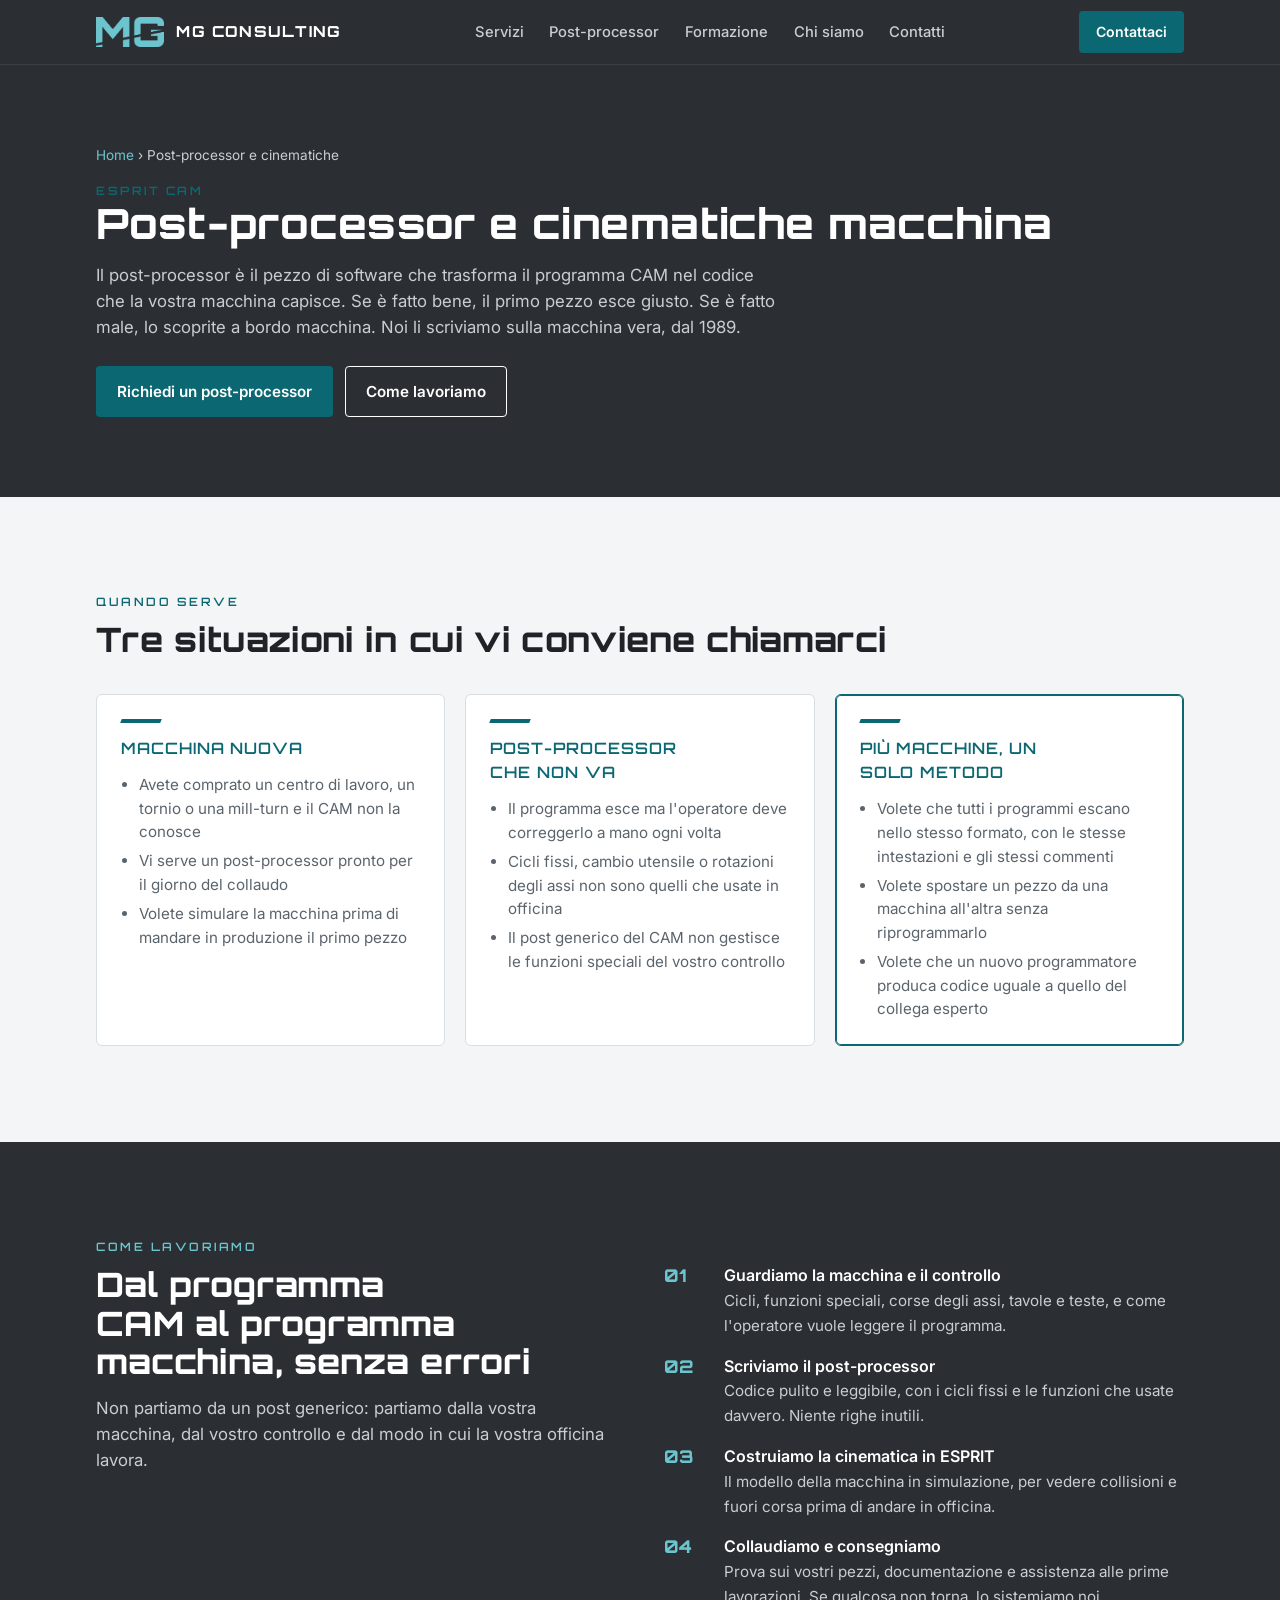
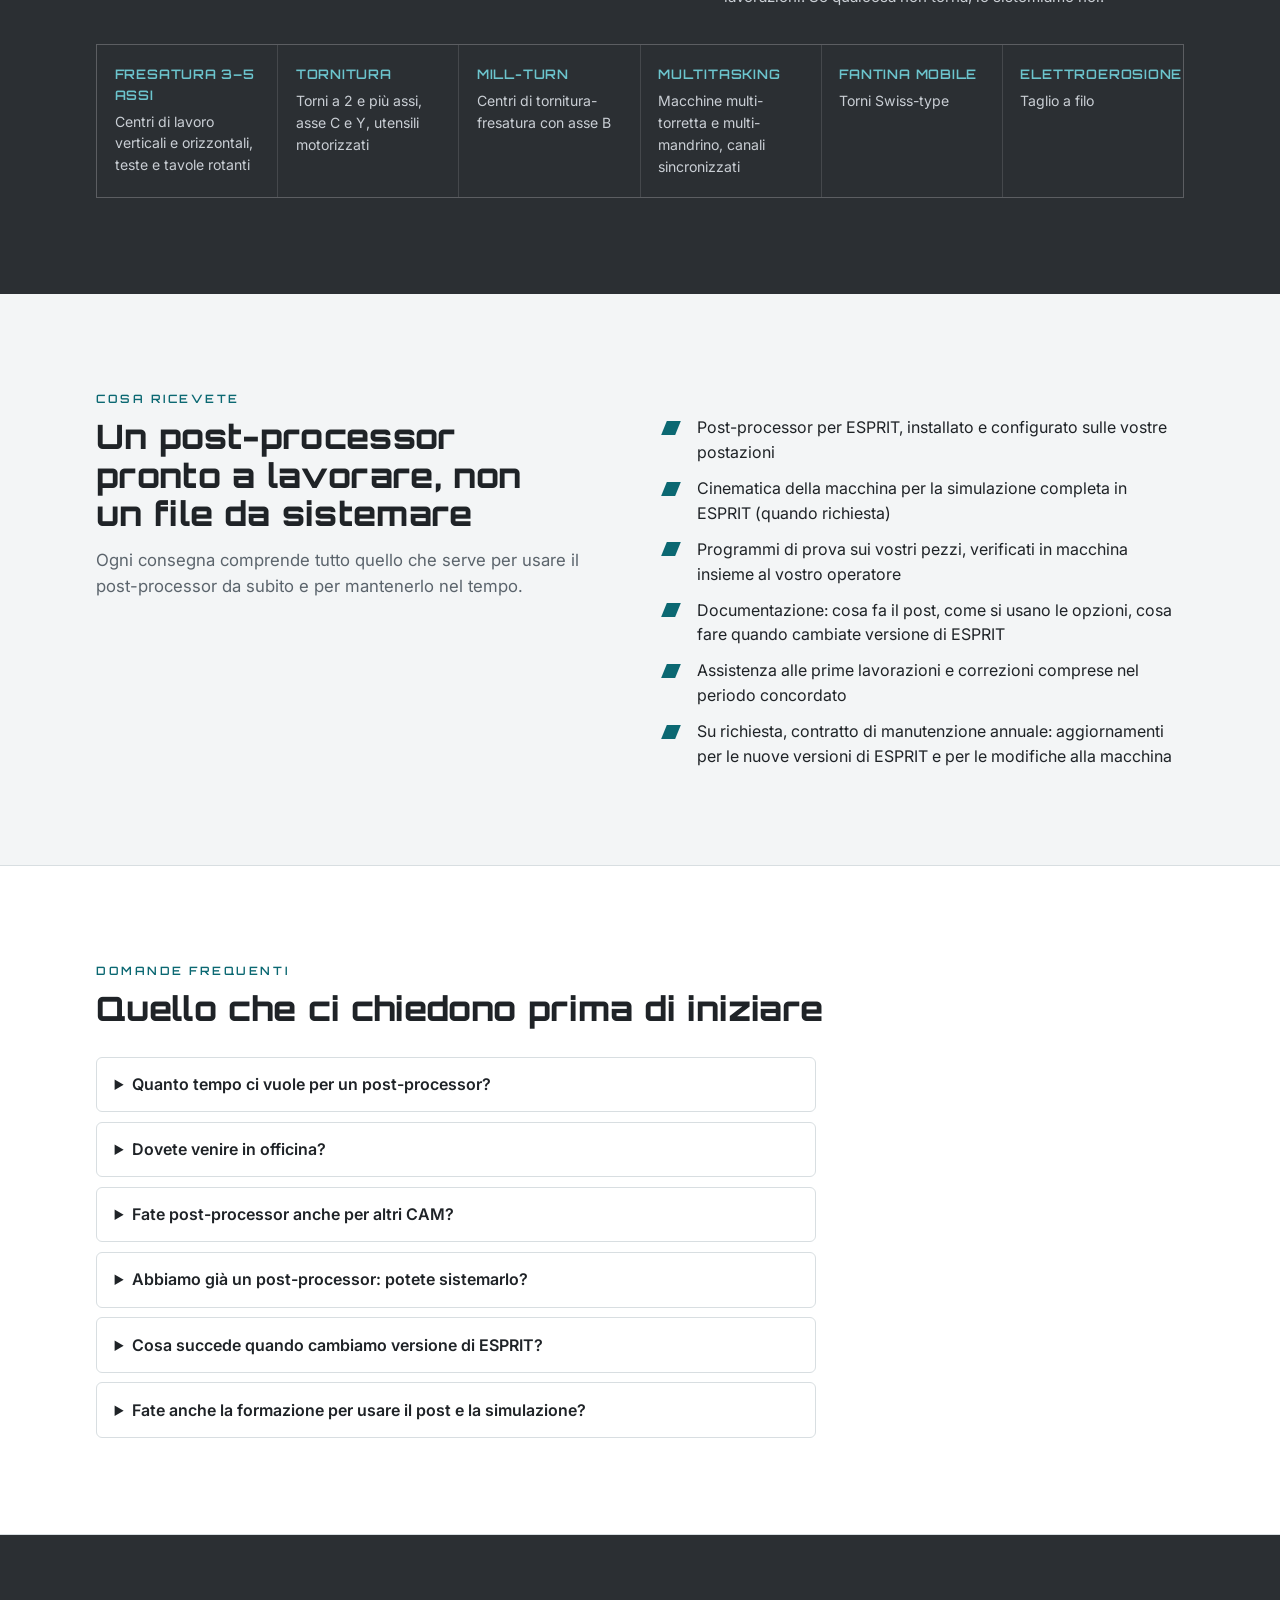
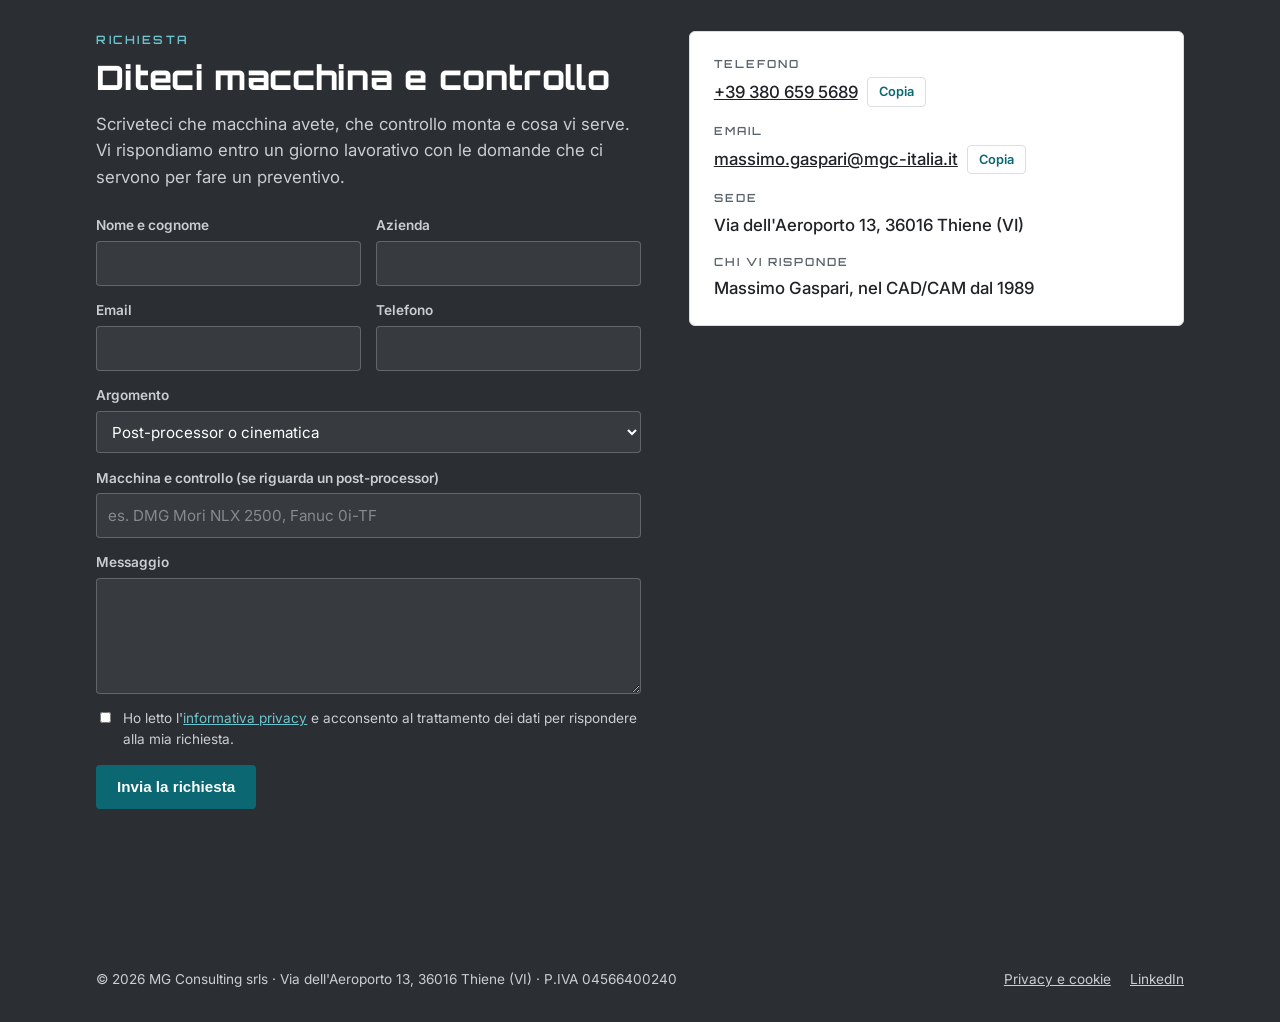
==== post-processor.html @ 366b3362 "Pagina post-processor, modulo di contatto, JS esterno, privacy aggiornata per GitHub Pages Co-Author" ====
<!DOCTYPE html>
<html lang="it">
<head>
<meta charset="utf-8">
<meta name="viewport" content="width=device-width, initial-scale=1">
<title>Post-processor e cinematiche macchina per ESPRIT CAM | MG Consulting srls</title>
<meta name="description" content="Post-processor su misura e cinematiche macchina per ESPRIT CAM: fresatura 3-5 assi, tornitura, mill-turn, multitasking, fantina mobile. Sviluppo, simulazione e collaudo in macchina. MG Consulting srls, Thiene (VI).">
<link rel="canonical" href="https://www.mgc-italia.it/post-processor.html">
<meta property="og:type" content="website">
<meta property="og:locale" content="it_IT">
<meta property="og:site_name" content="MG Consulting srls">
<meta property="og:title" content="Post-processor e cinematiche per ESPRIT CAM – MG Consulting">
<meta property="og:description" content="Post-processor scritti sulla vostra macchina e cinematiche per la simulazione in ESPRIT. Dal programma CAM al programma macchina, senza errori.">
<meta property="og:url" content="https://www.mgc-italia.it/post-processor.html">
<meta property="og:image" content="https://www.mgc-italia.it/assets/img/og-image.png">
<meta property="og:image:width" content="1200">
<meta property="og:image:height" content="630">
<meta property="og:image:alt" content="MG Consulting – Consulenza e formazione CAD/CAM">
<meta name="twitter:card" content="summary_large_image">
<meta name="twitter:title" content="Post-processor e cinematiche per ESPRIT CAM – MG Consulting">
<meta name="twitter:description" content="Post-processor scritti sulla vostra macchina e cinematiche per la simulazione in ESPRIT.">
<meta name="twitter:image" content="https://www.mgc-italia.it/assets/img/og-image.png">
<meta name="theme-color" content="#2B2F33">
<link rel="icon" href="favicon.ico" sizes="any">
<link rel="icon" type="image/png" sizes="32x32" href="assets/img/favicon-32.png">
<link rel="apple-touch-icon" href="assets/img/apple-touch-icon.png">
<link rel="preconnect" href="https://fonts.googleapis.com">
<link rel="preconnect" href="https://fonts.gstatic.com" crossorigin>
<link rel="stylesheet" href="https://fonts.googleapis.com/css2?family=Orbitron:wght@600;800&family=Inter:wght@400;500;600;700&display=swap">
<link rel="stylesheet" href="assets/css/style.css">
<script type="application/ld+json">
{
  "@context": "https://schema.org",
  "@type": "Service",
  "serviceType": "Sviluppo post-processor e cinematiche macchina per ESPRIT CAM",
  "provider": {"@type": "ProfessionalService", "name": "MG Consulting srls", "url": "https://www.mgc-italia.it/", "telephone": "+39 380 659 5689", "address": {"@type": "PostalAddress", "streetAddress": "Via dell'Aeroporto 13", "postalCode": "36016", "addressLocality": "Thiene", "addressRegion": "VI", "addressCountry": "IT"}},
  "areaServed": "IT",
  "url": "https://www.mgc-italia.it/post-processor.html"
}
</script>
</head>
<body>
<!-- Link "salta al contenuto": visibile solo quando riceve il focus da tastiera -->
<a class="skip" href="#top">Vai al contenuto</a>
<header>
  <div class="wrap nav">
    <a class="brand" href="index.html" aria-label="MG Consulting, torna alla home">
      <img src="assets/img/logo-chiaro.png" alt="" width="68" height="30">
      <span>MG CONSULTING</span>
    </a>
    <nav class="menu" aria-label="Principale">
      <!-- Bottone visibile solo su schermi stretti: apre/chiude la lista dei link -->
      <button class="menu-toggle" type="button" aria-expanded="false" aria-controls="menu-links">Menu</button>
      <ul id="menu-links">
        <li><a href="index.html#servizi">Servizi</a></li>
        <li><a href="post-processor.html">Post-processor</a></li>
        <li><a href="index.html#formazione">Formazione</a></li>
        <li><a href="index.html#team">Chi siamo</a></li>
        <li><a href="#contatti">Contatti</a></li>
      </ul>
    </nav>
    <a class="btn btn-primary" href="#contatti">Contattaci</a>
  </div>
</header>

<main id="top">
<section class="page-hero">
  <div class="wrap">
    <p class="breadcrumb"><a href="index.html">Home</a> › Post-processor e cinematiche</p>
    <p class="eyebrow">ESPRIT CAM</p>
    <h1>Post-processor e cinematiche macchina</h1>
    <p class="lead" style="margin-top:.9rem">Il post-processor è il pezzo di software che trasforma il programma CAM nel codice che la vostra macchina capisce. Se è fatto bene, il primo pezzo esce giusto. Se è fatto male, lo scoprite a bordo macchina. Noi li scriviamo sulla macchina vera, dal 1989.</p>
    <div class="cta" style="display:flex;flex-wrap:wrap;gap:.75rem;margin-top:1.6rem">
      <a class="btn btn-primary" href="#richiesta">Richiedi un post-processor</a>
      <a class="btn btn-ghost" href="#metodo">Come lavoriamo</a>
    </div>
  </div>
</section>

<section id="quando">
  <div class="wrap">
    <p class="eyebrow">Quando serve</p>
    <h2>Tre situazioni in cui vi conviene chiamarci</h2>
    <div class="grid grid-4" style="grid-template-columns:repeat(auto-fit,minmax(260px,1fr))">
      <article class="card">
        <div class="mark"></div>
        <h3>Macchina nuova</h3>
        <ul>
          <li>Avete comprato un centro di lavoro, un tornio o una mill-turn e il CAM non la conosce</li>
          <li>Vi serve un post-processor pronto per il giorno del collaudo</li>
          <li>Volete simulare la macchina prima di mandare in produzione il primo pezzo</li>
        </ul>
      </article>
      <article class="card">
        <div class="mark"></div>
        <h3>Post-processor che non va</h3>
        <ul>
          <li>Il programma esce ma l'operatore deve correggerlo a mano ogni volta</li>
          <li>Cicli fissi, cambio utensile o rotazioni degli assi non sono quelli che usate in officina</li>
          <li>Il post generico del CAM non gestisce le funzioni speciali del vostro controllo</li>
        </ul>
      </article>
      <article class="card main">
        <div class="mark"></div>
        <h3>Più macchine, un solo metodo</h3>
        <ul>
          <li>Volete che tutti i programmi escano nello stesso formato, con le stesse intestazioni e gli stessi commenti</li>
          <li>Volete spostare un pezzo da una macchina all'altra senza riprogrammarlo</li>
          <li>Volete che un nuovo programmatore produca codice uguale a quello del collega esperto</li>
        </ul>
      </article>
    </div>
  </div>
</section>

<section id="metodo" class="band">
  <div class="wrap">
    <div class="two">
      <div>
        <p class="eyebrow">Come lavoriamo</p>
        <h2>Dal programma CAM al programma macchina, senza errori</h2>
        <p class="lead">Non partiamo da un post generico: partiamo dalla vostra macchina, dal vostro controllo e dal modo in cui la vostra officina lavora.</p>
      </div>
      <ol class="steps">
        <li><div><b>Guardiamo la macchina e il controllo</b><span>Cicli, funzioni speciali, corse degli assi, tavole e teste, e come l'operatore vuole leggere il programma.</span></div></li>
        <li><div><b>Scriviamo il post-processor</b><span>Codice pulito e leggibile, con i cicli fissi e le funzioni che usate davvero. Niente righe inutili.</span></div></li>
        <li><div><b>Costruiamo la cinematica in ESPRIT</b><span>Il modello della macchina in simulazione, per vedere collisioni e fuori corsa prima di andare in officina.</span></div></li>
        <li><div><b>Collaudiamo e consegniamo</b><span>Prova sui vostri pezzi, documentazione e assistenza alle prime lavorazioni. Se qualcosa non torna, lo sistemiamo noi.</span></div></li>
      </ol>
    </div>
    <ul class="machines" role="list">
      <li><b>FRESATURA 3–5 ASSI</b><span>Centri di lavoro verticali e orizzontali, teste e tavole rotanti</span></li>
      <li><b>TORNITURA</b><span>Torni a 2 e più assi, asse C e Y, utensili motorizzati</span></li>
      <li><b>MILL-TURN</b><span>Centri di tornitura-fresatura con asse B</span></li>
      <li><b>MULTITASKING</b><span>Macchine multi-torretta e multi-mandrino, canali sincronizzati</span></li>
      <li><b>FANTINA MOBILE</b><span>Torni Swiss-type</span></li>
      <li><b>ELETTROEROSIONE</b><span>Taglio a filo</span></li>
    </ul>
  </div>
</section>

<section id="consegna">
  <div class="wrap">
    <div class="two">
      <div class="prose">
        <p class="eyebrow">Cosa ricevete</p>
        <h2>Un post-processor pronto a lavorare, non un file da sistemare</h2>
        <p class="lead">Ogni consegna comprende tutto quello che serve per usare il post-processor da subito e per mantenerlo nel tempo.</p>
      </div>
      <div>
        <ul class="checklist">
          <li>Post-processor per ESPRIT, installato e configurato sulle vostre postazioni</li>
          <li>Cinematica della macchina per la simulazione completa in ESPRIT (quando richiesta)</li>
          <li>Programmi di prova sui vostri pezzi, verificati in macchina insieme al vostro operatore</li>
          <li>Documentazione: cosa fa il post, come si usano le opzioni, cosa fare quando cambiate versione di ESPRIT</li>
          <li>Assistenza alle prime lavorazioni e correzioni comprese nel periodo concordato</li>
          <li>Su richiesta, contratto di manutenzione annuale: aggiornamenti per le nuove versioni di ESPRIT e per le modifiche alla macchina</li>
        </ul>
      </div>
    </div>
  </div>
</section>

<section id="faq" style="background:var(--bg-2);border-block:1px solid var(--line)">
  <div class="wrap">
    <p class="eyebrow">Domande frequenti</p>
    <h2>Quello che ci chiedono prima di iniziare</h2>
    <div class="faq">
      <details><summary>Quanto tempo ci vuole per un post-processor?</summary><p>Dipende dalla macchina. Un post per un centro di lavoro a 3 assi è questione di giorni; una mill-turn multicanale con cinematica completa richiede più tempo per lo sviluppo e per i collaudi. Dopo aver visto macchina e controllo vi diamo una data precisa.</p></details>
      <details><summary>Dovete venire in officina?</summary><p>Per la raccolta delle informazioni e per il collaudo finale sì, almeno una volta: il post-processor si verifica sulla macchina vera. Lo sviluppo e la simulazione li facciamo da noi.</p></details>
      <details><summary>Fate post-processor anche per altri CAM?</summary><p>Il nostro lavoro è su ESPRIT CAM. Se usate un altro CAM, parliamone: in alcuni casi possiamo aiutarvi, in altri vi indichiamo chi lo fa.</p></details>
      <details><summary>Abbiamo già un post-processor: potete sistemarlo?</summary><p>Sì. Spesso basta rivedere cicli, intestazioni e gestione degli assi per eliminare le correzioni a mano. Se il post è troppo vecchio o troppo generico, vi diciamo subito se conviene rifarlo.</p></details>
      <details><summary>Cosa succede quando cambiamo versione di ESPRIT?</summary><p>Il post-processor va verificato con la nuova versione. Con il contratto di manutenzione lo facciamo noi; altrimenti lo gestiamo come intervento singolo.</p></details>
      <details><summary>Fate anche la formazione per usare il post e la simulazione?</summary><p>Sì, ed è il modo migliore per sfruttarli: un corso breve sui vostri pezzi, in azienda o da remoto. Vedi la sezione <a href="index.html#formazione">Formazione</a>.</p></details>
    </div>
  </div>
</section>

<section id="richiesta" class="band">
  <div class="wrap contact">
    <div>
      <p class="eyebrow">Richiesta</p>
      <h2>Diteci macchina e controllo</h2>
      <p class="lead">Scriveteci che macchina avete, che controllo monta e cosa vi serve. Vi rispondiamo entro un giorno lavorativo con le domande che ci servono per fare un preventivo.</p>
<form class="contact-form" novalidate>
        <div class="f2">
          <label>Nome e cognome<input type="text" name="nome" id="p-nome" required autocomplete="name"></label>
          <label>Azienda<input type="text" name="azienda" id="p-azienda" autocomplete="organization"></label>
        </div>
        <div class="f2">
          <label>Email<input type="email" name="email" id="p-email" required autocomplete="email"></label>
          <label>Telefono<input type="tel" name="telefono" id="p-tel" autocomplete="tel"></label>
        </div>
        <label>Argomento
          <select name="argomento" id="p-arg">
            <option selected>Post-processor o cinematica</option>
            <option>Corso di formazione</option>
            <option>Consulenza CAM</option>
            <option>Sviluppo software / add-in</option>
            <option>Altro</option>
          </select>
        </label>
        <label>Macchina e controllo (se riguarda un post-processor)<input type="text" name="macchina" id="p-mac" placeholder="es. DMG Mori NLX 2500, Fanuc 0i-TF"></label>
        <label>Messaggio<textarea name="messaggio" id="p-msg" rows="4" required></textarea></label>
        <label class="check"><input type="checkbox" name="privacy" id="p-priv" required><span>Ho letto l'<a href="privacy.html">informativa privacy</a> e acconsento al trattamento dei dati per rispondere alla mia richiesta.</span></label>
        <button class="btn btn-primary" type="submit">Invia la richiesta</button>
        <p class="form-status" role="status" aria-live="polite"></p>
      </form>
    </div>
    <div class="cbox">
      <dl>
        <div><dt>Telefono</dt><dd><a id="tel" href="tel:+393806595689">+39 380 659 5689</a><button class="copy" type="button" data-copy="+39 380 659 5689" data-target="tel" data-label="Numero di telefono" aria-label="Copia il numero di telefono">Copia</button></dd></div>
        <div><dt>Email</dt><dd><a id="mail" href="mailto:massimo.gaspari@mgc-italia.it">massimo.gaspari@mgc-italia.it</a><button class="copy" type="button" data-copy="massimo.gaspari@mgc-italia.it" data-target="mail" data-label="Indirizzo email" aria-label="Copia l'indirizzo email">Copia</button></dd></div>
        <div><dt>Sede</dt><dd>Via dell'Aeroporto 13, 36016 Thiene (VI)</dd></div>
        <div><dt>Chi vi risponde</dt><dd>Massimo Gaspari, nel CAD/CAM dal 1989</dd></div>
      </dl>
      <span id="copy-live" class="sr-only" aria-live="polite" aria-atomic="true"></span>
    </div>
  </div>
</section>
</main>

<footer>
  <div class="wrap">
    <div>© 2026 MG Consulting srls · Via dell'Aeroporto 13, 36016 Thiene (VI) · P.IVA 04566400240</div>
    <nav class="flinks" aria-label="Piè di pagina"><a href="privacy.html">Privacy e cookie</a><a href="https://www.linkedin.com/company/mg-consulting-cadcam/" target="_blank" rel="noopener" aria-label="LinkedIn (si apre in una nuova scheda)">LinkedIn</a></nav>
  </div>
</footer>

<script src="assets/js/main.js"></script>
</body>
</html>
---- assets/css/style.css ----
/* MG Consulting srls — foglio di stile del sito
   Colori e font del marchio: grafite + verde petrolio, Orbitron per i titoli, Inter per il testo. */
/* Layout: una colonna centrata (max 1120px); bande a tutta larghezza; firma visiva = il "taglio" diagonale del logo */
:root{
  --teal:#0B6872; --teal-deep:#084A51; --teal-light:#6CC5CE; --graphite:#2B2F33;
  --bg:#F3F5F6; --bg-2:#FFFFFF; --fg:#1F2327; --fg-2:#5B646C; --line:#D8DEE1;
  --band:#2B2F33; --band-fg:#FFFFFF; --band-fg-2:#C9CED4; --accent:#0B6872; --accent-ink:#FFFFFF;
  --chip:#E4EEF0; --chip-fg:#0B5A63;
  --display:'Orbitron',system-ui,sans-serif; --body:'Inter',system-ui,-apple-system,"Segoe UI",sans-serif;
}
@media (prefers-color-scheme: dark){ :root{
  --bg:#1C1F22; --bg-2:#25292D; --fg:#ECEFF1; --fg-2:#A9B2BA; --line:#394045;
  --band:#15181B; --accent:#0F7F8B; --chip:#1E3C41; --chip-fg:#9ADCE3; color-scheme:dark } }

*,*::before,*::after{box-sizing:border-box}
body{background:var(--bg);color:var(--fg);font-family:var(--body);font-size:16px;line-height:1.55;margin:0}
h1,h2,h3{margin:0;text-wrap:balance}
p{margin:0}
a{color:inherit}
img{max-width:100%}
.wrap{max-width:1120px;margin-inline:auto;padding-left:max(16px,env(safe-area-inset-left,0px));padding-right:max(16px,env(safe-area-inset-right,0px))}
.eyebrow{font-family:var(--display);font-weight:600;font-size:.72rem;letter-spacing:.22em;text-transform:uppercase;color:var(--accent)}
.band .eyebrow{color:var(--teal-light)}
h2{font-family:var(--display);font-weight:800;font-size:clamp(1.5rem,3.2vw,2.1rem);letter-spacing:.01em;line-height:1.15;margin-top:.6rem}
.lead{color:var(--fg-2);font-size:1.05rem;max-width:62ch;margin-top:.9rem}
section{padding-block:clamp(56px,8vw,96px)}
.btn{display:inline-flex;align-items:center;gap:.5rem;padding:.8rem 1.25rem;border-radius:4px;font-weight:600;text-decoration:none;font-size:.95rem;border:1.5px solid transparent;transition:background .15s,color .15s}
.btn-primary{background:var(--accent);color:var(--accent-ink)}
.btn-primary:hover{background:var(--teal-deep)}
.btn-ghost{border-color:currentColor;color:var(--band-fg)}
.btn-ghost:hover{background:rgba(255,255,255,.08)}
/* Focus da tastiera: verde petrolio sulle sezioni chiare (5.9:1 su --bg), verde chiaro su quelle scure (6.8:1 su --band) */
:focus-visible{outline:3px solid var(--accent);outline-offset:2px}
header :focus-visible,.hero :focus-visible,.band :focus-visible,footer :focus-visible{outline-color:var(--teal-light)}
.cbox :focus-visible{outline-color:var(--accent)}
/* Testo presente solo per gli screen reader (es. regione aria-live dei pulsanti Copia) */
.sr-only{position:absolute;width:1px;height:1px;padding:0;margin:-1px;overflow:hidden;clip:rect(0,0,0,0);white-space:nowrap;border:0}

/* Header */
header{position:sticky;top:0;z-index:9;background:var(--band);color:var(--band-fg);border-bottom:1px solid rgba(255,255,255,.08)}
.nav{display:flex;align-items:center;justify-content:space-between;gap:1rem;min-height:64px}
.brand{display:flex;align-items:center;gap:.75rem;text-decoration:none}
.brand img{height:30px;width:auto}
.brand span{font-family:var(--display);font-weight:800;font-size:.95rem;letter-spacing:.08em;white-space:nowrap}
.nav ul{list-style:none;margin:0;padding:0;display:flex;gap:1.6rem;font-size:.92rem;font-weight:500}
.nav ul a{text-decoration:none;color:var(--band-fg-2);white-space:nowrap}
.nav ul a:hover{color:var(--band-fg)}
.nav .btn{padding:.55rem 1rem;font-size:.88rem}
.menu-toggle{display:none;background:transparent;color:var(--band-fg);border:1.5px solid rgba(255,255,255,.35);border-radius:4px;padding:.5rem .8rem;font:inherit;font-size:.88rem;font-weight:600;cursor:pointer}
.menu-toggle:hover{border-color:var(--band-fg)}
.menu-toggle[aria-expanded="true"]{background:rgba(255,255,255,.08)}
/* Sotto i 900px la lista dei link sparisce e compare il bottone "Menu";
   il pannello si apre sotto l'header (position:absolute rispetto all'header, che è sticky) */
@media (max-width:900px){
  .nav{gap:.75rem}
  .menu{margin-left:auto}
  .menu-toggle{display:inline-flex;align-items:center}
  .nav ul{display:none;position:absolute;top:100%;left:0;right:0;flex-direction:column;gap:0;background:var(--band);border-bottom:1px solid rgba(255,255,255,.12);padding:.4rem 0 .6rem;box-shadow:0 12px 24px rgba(0,0,0,.25)}
  .menu.open ul{display:flex}
  .nav ul a{display:block;padding:.8rem max(16px,env(safe-area-inset-left,0px));font-size:1rem}
}
/* Su schermi molto stretti resta solo il marchio grafico: il nome esteso non ci sta insieme a Menu e Contattaci */
@media (max-width:480px){.brand span{display:none}}

/* Hero: banda grafite con blocco verde tagliato dalla diagonale */
.hero{background:var(--band);color:var(--band-fg);position:relative;overflow:hidden;padding-block:clamp(64px,9vw,120px)}
.hero .cut{position:absolute;inset:0;pointer-events:none}
.hero .wrap{position:relative}
/* Su schermi stretti il blocco verde viene spostato a destra, così non finisce dietro al titolo */
@media (max-width:820px){.hero .cut{right:auto;height:100%;width:calc(100vw + 300px)}}
.hero h1{margin-top:.8rem;font-family:var(--display);font-weight:800;font-size:clamp(1.7rem,4.4vw,3.1rem);line-height:1.12;letter-spacing:.01em;max-width:16ch}
.hero .lead{color:var(--band-fg-2);font-size:clamp(1rem,1.6vw,1.2rem);max-width:52ch}
.hero .cta{display:flex;flex-wrap:wrap;gap:.75rem;margin-top:1.8rem}
.hero .facts{display:flex;flex-wrap:wrap;gap:.6rem 1.6rem;margin-top:2.4rem;font-size:.85rem;color:var(--band-fg-2)}
.hero .facts b{color:var(--teal-light);font-family:var(--display);font-weight:600;letter-spacing:.06em;font-size:.78rem}

/* Servizi */
.grid{display:grid;gap:1.25rem;margin-top:2.2rem}
.grid-4{grid-template-columns:repeat(auto-fit,minmax(240px,1fr))}
.card{background:var(--bg-2);border:1px solid var(--line);border-radius:6px;padding:1.5rem;min-width:0;display:flex;flex-direction:column;gap:.8rem}
.card h3{font-family:var(--display);font-weight:600;font-size:.98rem;letter-spacing:.06em;text-transform:uppercase;color:var(--accent)}
.card .mark{width:40px;height:4px;background:var(--accent);transform:skewX(-22deg)}
.card ul{margin:0;padding-left:1.1rem;color:var(--fg-2);font-size:.95rem;display:grid;gap:.35rem}
.card.main{border-color:var(--accent);box-shadow:inset 0 0 0 1px var(--accent)}

/* Macchine: striscia scura */
.band{background:var(--band);color:var(--band-fg)}
.band .lead{color:var(--band-fg-2)}
.machines{display:grid;grid-template-columns:repeat(auto-fit,minmax(170px,1fr));gap:1px;background:rgba(255,255,255,.12);border:1px solid rgba(255,255,255,.12);margin:2.2rem 0 0;padding:0;list-style:none}
.machines li{background:var(--band);padding:1.2rem 1.1rem;min-width:0}
.machines b{display:block;font-family:var(--display);font-weight:600;font-size:.82rem;letter-spacing:.06em;color:var(--teal-light)}
.machines span{display:block;color:var(--band-fg-2);font-size:.88rem;margin-top:.35rem}
.two{display:grid;grid-template-columns:1fr 1fr;gap:3rem;align-items:start}
@media (max-width:820px){.two{grid-template-columns:1fr;gap:2rem}}
.steps{list-style:none;margin:1.6rem 0 0;padding:0;display:grid;gap:1rem;counter-reset:s}
.steps li{display:grid;grid-template-columns:44px 1fr;gap:1rem;align-items:start;min-width:0}
.steps li::before{counter-increment:s;content:counter(s,decimal-leading-zero);font-family:var(--display);font-weight:800;color:var(--teal-light);font-size:1.1rem;line-height:1.4}
.steps b{display:block;font-weight:600}
.steps span{color:var(--band-fg-2);font-size:.95rem}

/* Formazione */
.courses{display:grid;grid-template-columns:repeat(auto-fit,minmax(220px,1fr));gap:1.25rem;margin-top:2.2rem}
.course{border-top:3px solid var(--accent);padding-top:1rem;min-width:0}
.course h3{font-weight:700;font-size:1.05rem}
.course p{color:var(--fg-2);font-size:.95rem;margin-top:.4rem}
.modes{display:flex;flex-wrap:wrap;gap:.6rem;margin-top:1.6rem}
.chip{background:var(--chip);color:var(--chip-fg);border-radius:999px;padding:.35rem .8rem;font-size:.85rem;font-weight:500}

/* Team */
.team{background:var(--bg-2);border-block:1px solid var(--line)}
.people{display:grid;grid-template-columns:repeat(auto-fit,minmax(300px,1fr));gap:1.25rem;margin-top:2.2rem}
.person{background:var(--bg);border:1px solid var(--line);border-radius:6px;padding:1.5rem;display:grid;grid-template-columns:64px 1fr;gap:1.1rem;min-width:0}
.avatar{width:64px;height:64px;border-radius:50%;background:var(--accent);color:#fff;display:grid;place-items:center;font-family:var(--display);font-weight:800;font-size:1.1rem}
.person h3{font-weight:700;font-size:1.1rem}
.person .role{color:var(--accent);font-weight:600;font-size:.9rem;margin-top:.15rem}
.person p{color:var(--fg-2);font-size:.95rem;margin-top:.7rem}
.person a{font-size:.9rem;color:var(--accent);display:inline-block;margin-top:.6rem}

/* Competenze */
.tags{display:flex;flex-wrap:wrap;gap:.55rem;margin-top:1.8rem}

/* Contatti */
.contact{display:grid;grid-template-columns:1.1fr 1fr;gap:3rem;align-items:start}
@media (max-width:820px){.contact{grid-template-columns:1fr;gap:2rem}}
.cbox{background:var(--bg-2);color:var(--fg);border:1px solid var(--line);border-radius:6px;padding:1.5rem;display:grid;gap:1.1rem}
.cbox dl{margin:0;display:grid;gap:1rem}
.cbox dt{font-family:var(--display);font-weight:600;font-size:.7rem;letter-spacing:.18em;text-transform:uppercase;color:var(--fg-2)}
.cbox dd{margin:.25rem 0 0;font-size:1.05rem;font-weight:500;display:flex;flex-wrap:wrap;align-items:center;gap:.6rem}
.copy{border:1px solid var(--line);background:transparent;color:var(--accent);border-radius:4px;padding:.25rem .6rem;font:inherit;font-size:.8rem;font-weight:600;cursor:pointer}
.copy:hover{background:var(--chip)}
.cbox .btn{justify-self:start}

footer{background:var(--band);color:var(--band-fg-2);font-size:.85rem;padding-block:2rem}
footer .wrap{display:flex;flex-wrap:wrap;justify-content:space-between;gap:1rem}
footer a{color:var(--band-fg-2)}
@media (prefers-reduced-motion:reduce){*{transition:none!important}}
footer .flinks{display:flex;gap:1.2rem}
/* Pulsante Copia: larghezza fissa così "Copia" → "Copiato" non sposta il layout */
.copy{min-width:4.6em;text-align:center}
.skip{position:absolute;left:-999px;top:0;background:var(--accent);color:#fff;padding:.5rem 1rem;z-index:20}
.skip:focus{left:8px}
.skip:focus-visible{outline-color:var(--teal-light)}

/* Modulo di contatto */
.contact-form{margin-top:1.6rem;display:grid;gap:.9rem;max-width:560px}
.contact-form .f2{display:grid;grid-template-columns:1fr 1fr;gap:.9rem}
@media (max-width:560px){.contact-form .f2{grid-template-columns:1fr}}
.contact-form label{display:grid;gap:.3rem;font-size:.85rem;font-weight:600;color:var(--band-fg-2);min-width:0}
.contact-form input,.contact-form select,.contact-form textarea{font:inherit;font-weight:400;font-size:.95rem;padding:.6rem .7rem;border-radius:4px;border:1px solid rgba(255,255,255,.22);background:rgba(255,255,255,.06);color:var(--band-fg);width:100%;min-width:0}
.contact-form input::placeholder,.contact-form textarea::placeholder{color:rgba(255,255,255,.4)}
.contact-form input:focus,.contact-form select:focus,.contact-form textarea:focus{outline:3px solid var(--teal-light);outline-offset:1px;border-color:transparent}
.contact-form select option{color:#1F2327}
.contact-form .check{display:flex;gap:.6rem;align-items:flex-start;font-weight:400;font-size:.85rem}
.contact-form .check input{width:auto;margin-top:.2rem}
.contact-form .check a{color:var(--teal-light)}
.contact-form button{justify-self:start}
.form-status{font-size:.9rem;min-height:1.2em}
.form-status.ok{color:var(--teal-light)}
.form-status.err{color:#FFB4A8}
/* Pagina interna (post-processor) */
.page-hero{background:var(--band);color:var(--band-fg);padding-block:clamp(48px,7vw,80px)}
.page-hero h1{font-family:var(--display);font-weight:800;font-size:clamp(1.6rem,3.8vw,2.6rem);line-height:1.15;letter-spacing:.01em}
.page-hero .lead{color:var(--band-fg-2)}
.prose{max-width:68ch}
.prose p+p{margin-top:.9rem}
.checklist{list-style:none;margin:1.6rem 0 0;padding:0;display:grid;gap:.7rem}
.checklist li{display:grid;grid-template-columns:22px 1fr;gap:.7rem;align-items:start}
.checklist li::before{content:"";width:14px;height:14px;margin-top:.35rem;background:var(--accent);transform:skewX(-22deg)}
.faq{display:grid;gap:.6rem;margin-top:1.8rem;max-width:72ch}
.faq details{background:var(--bg-2);border:1px solid var(--line);border-radius:6px;padding:.9rem 1.1rem}
.faq summary{font-weight:600;cursor:pointer}
.faq details p{color:var(--fg-2);margin-top:.6rem;font-size:.95rem}
.breadcrumb{font-size:.85rem;color:var(--band-fg-2);margin-bottom:1rem}
.breadcrumb a{color:var(--teal-light);text-decoration:none}
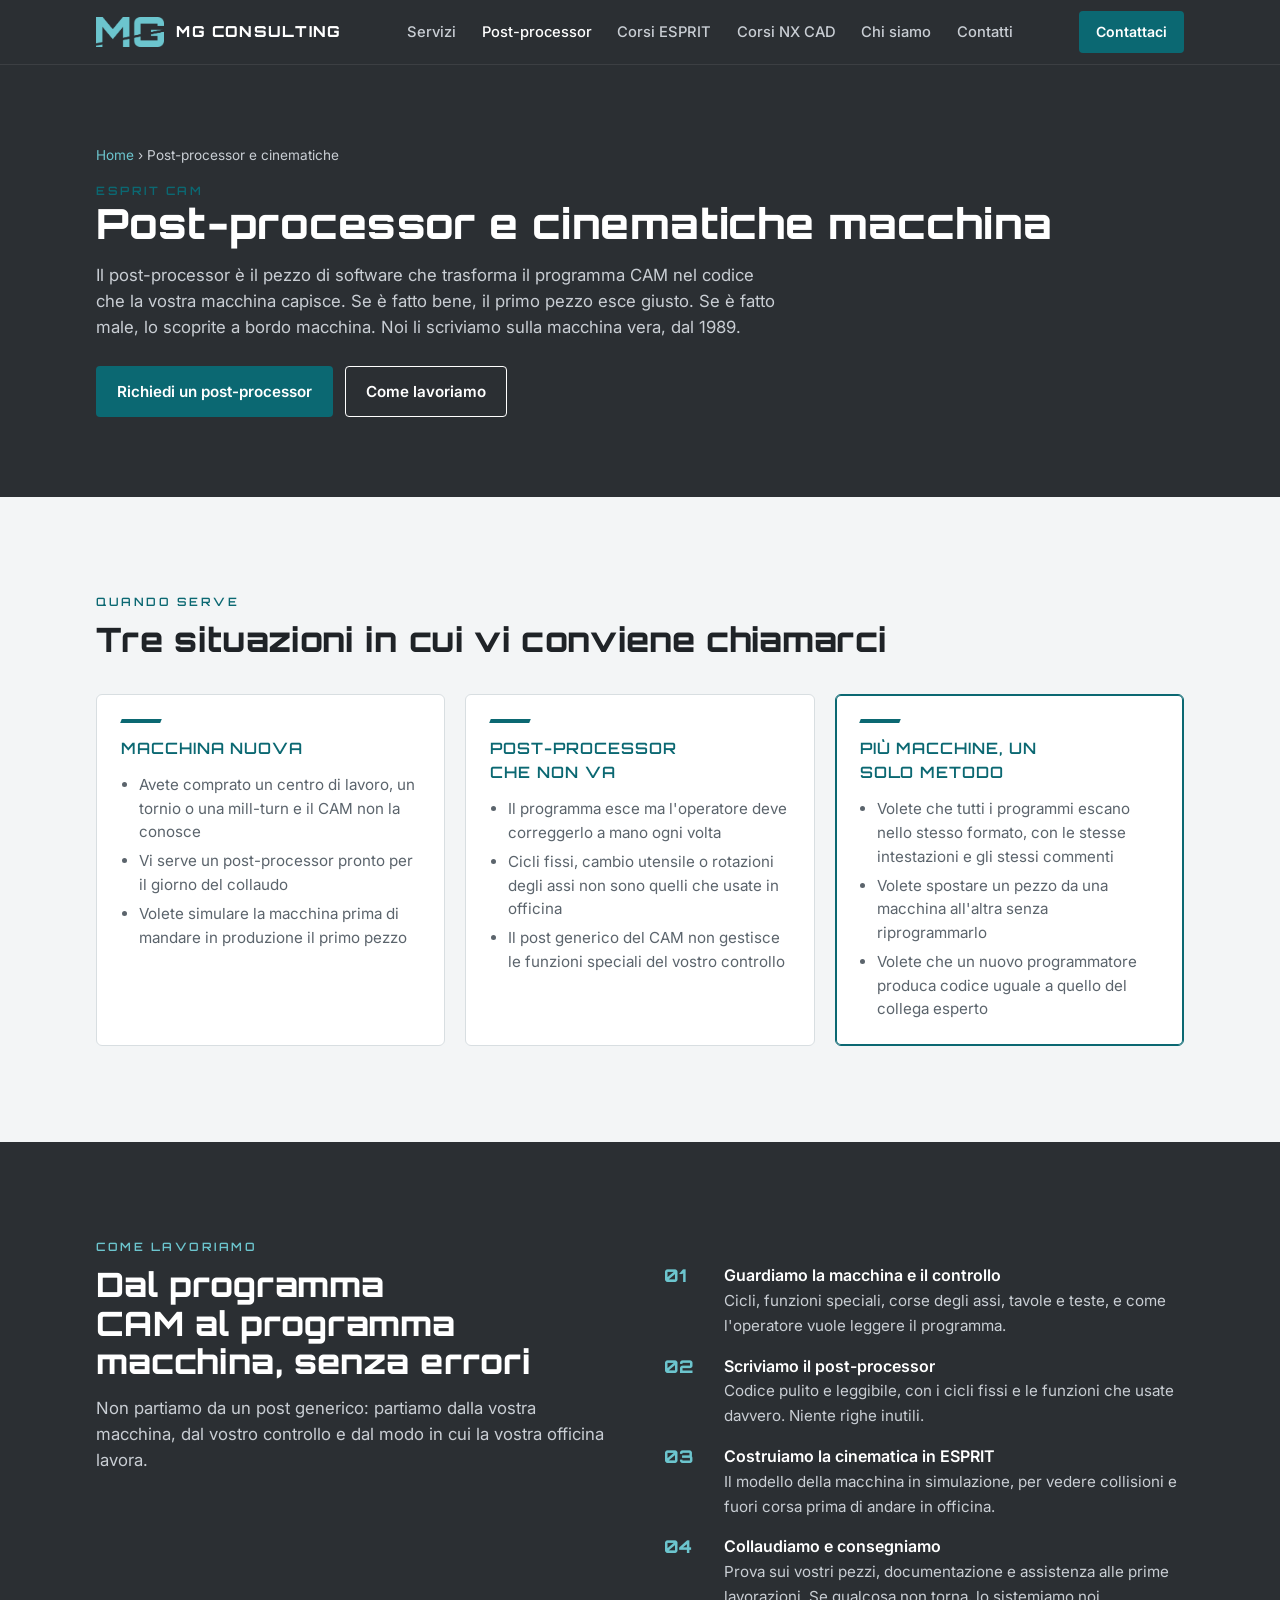
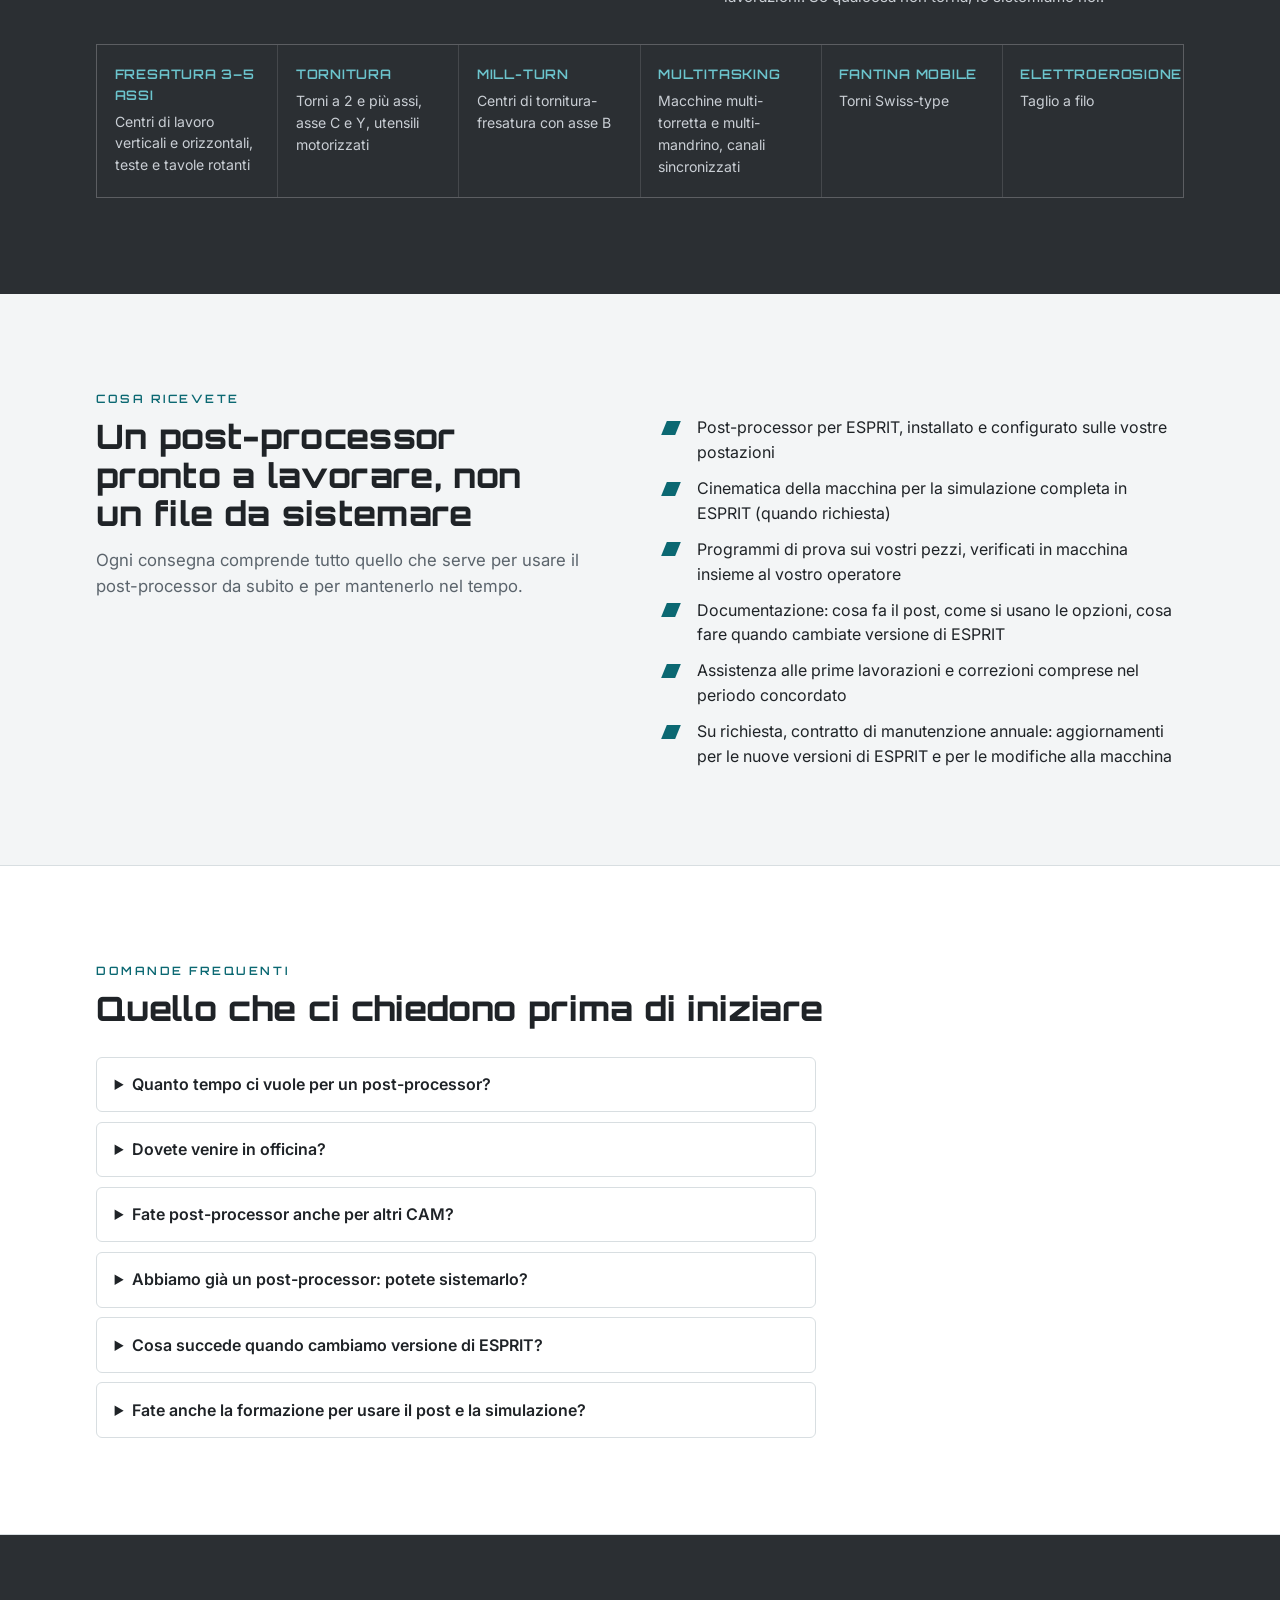
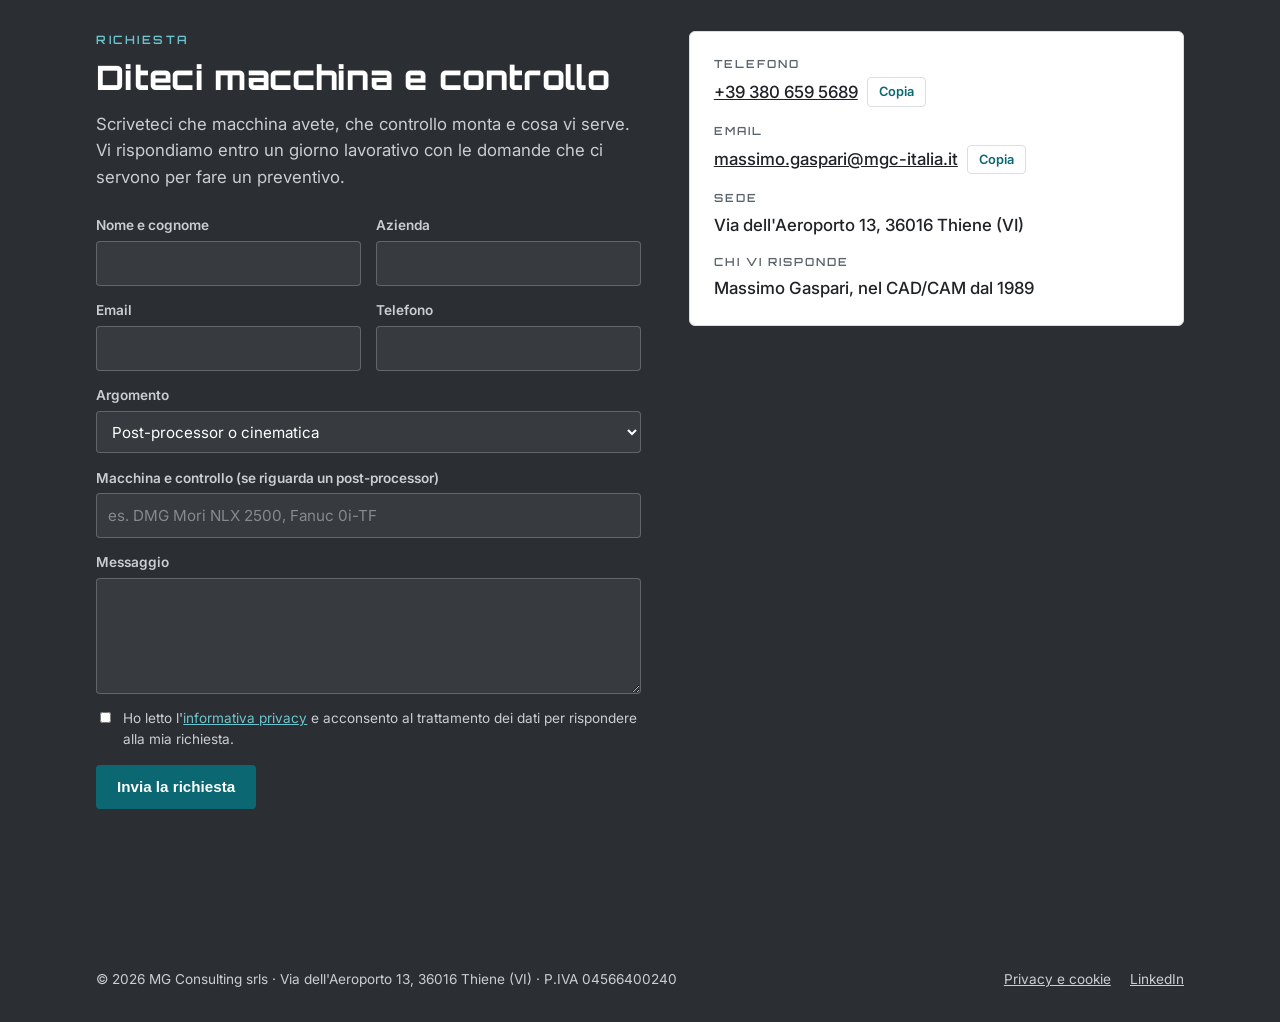
==== commit e88e71ca: "Pagine Corsi ESPRIT CAM e Corsi NX CAD, descrizione NX corretta in home - Nuove pagine corsi-esprit." ====
--- a/post-processor.html
+++ b/post-processor.html
@@ -53,8 +53,9 @@
       <button class="menu-toggle" type="button" aria-expanded="false" aria-controls="menu-links">Menu</button>
       <ul id="menu-links">
         <li><a href="index.html#servizi">Servizi</a></li>
-        <li><a href="post-processor.html">Post-processor</a></li>
-        <li><a href="index.html#formazione">Formazione</a></li>
+        <li><a href="post-processor.html" aria-current="page">Post-processor</a></li>
+        <li><a href="corsi-esprit.html">Corsi ESPRIT</a></li>
+        <li><a href="corsi-nx.html">Corsi NX CAD</a></li>
         <li><a href="index.html#team">Chi siamo</a></li>
         <li><a href="#contatti">Contatti</a></li>
       </ul>
@@ -171,7 +172,7 @@
       <details><summary>Fate post-processor anche per altri CAM?</summary><p>Il nostro lavoro è su ESPRIT CAM. Se usate un altro CAM, parliamone: in alcuni casi possiamo aiutarvi, in altri vi indichiamo chi lo fa.</p></details>
       <details><summary>Abbiamo già un post-processor: potete sistemarlo?</summary><p>Sì. Spesso basta rivedere cicli, intestazioni e gestione degli assi per eliminare le correzioni a mano. Se il post è troppo vecchio o troppo generico, vi diciamo subito se conviene rifarlo.</p></details>
       <details><summary>Cosa succede quando cambiamo versione di ESPRIT?</summary><p>Il post-processor va verificato con la nuova versione. Con il contratto di manutenzione lo facciamo noi; altrimenti lo gestiamo come intervento singolo.</p></details>
-      <details><summary>Fate anche la formazione per usare il post e la simulazione?</summary><p>Sì, ed è il modo migliore per sfruttarli: un corso breve sui vostri pezzi, in azienda o da remoto. Vedi la sezione <a href="index.html#formazione">Formazione</a>.</p></details>
+      <details><summary>Fate anche la formazione per usare il post e la simulazione?</summary><p>Sì, ed è il modo migliore per sfruttarli: un corso breve sui vostri pezzi, in azienda o da remoto. Vedi <a href="corsi-esprit.html">Corsi ESPRIT CAM</a>.</p></details>
     </div>
   </div>
 </section>
--- a/assets/css/style.css
+++ b/assets/css/style.css
@@ -44,14 +44,14 @@
 .brand span{font-family:var(--display);font-weight:800;font-size:.95rem;letter-spacing:.08em;white-space:nowrap}
 .nav ul{list-style:none;margin:0;padding:0;display:flex;gap:1.6rem;font-size:.92rem;font-weight:500}
 .nav ul a{text-decoration:none;color:var(--band-fg-2);white-space:nowrap}
-.nav ul a:hover{color:var(--band-fg)}
+.nav ul a:hover,.nav ul a[aria-current="page"]{color:var(--band-fg)}
 .nav .btn{padding:.55rem 1rem;font-size:.88rem}
 .menu-toggle{display:none;background:transparent;color:var(--band-fg);border:1.5px solid rgba(255,255,255,.35);border-radius:4px;padding:.5rem .8rem;font:inherit;font-size:.88rem;font-weight:600;cursor:pointer}
 .menu-toggle:hover{border-color:var(--band-fg)}
 .menu-toggle[aria-expanded="true"]{background:rgba(255,255,255,.08)}
-/* Sotto i 900px la lista dei link sparisce e compare il bottone "Menu";
+/* Sotto i 1080px la lista dei link sparisce e compare il bottone "Menu" (sei voci non ci stanno prima);
    il pannello si apre sotto l'header (position:absolute rispetto all'header, che è sticky) */
-@media (max-width:900px){
+@media (max-width:1080px){
   .nav{gap:.75rem}
   .menu{margin-left:auto}
   .menu-toggle{display:inline-flex;align-items:center}
@@ -157,7 +157,13 @@
 .form-status{font-size:.9rem;min-height:1.2em}
 .form-status.ok{color:var(--teal-light)}
 .form-status.err{color:#FFB4A8}
-/* Pagina interna (post-processor) */
+/* Bottone con bordo sulle sezioni chiare (il .btn-ghost è pensato per le bande scure) */
+.btn-outline{border-color:var(--chip-fg);color:var(--chip-fg)}
+.btn-outline:hover{background:var(--chip)}
+/* Titoli dei corsi in home: link alla pagina del corso */
+.course h3 a{color:inherit;text-decoration-color:var(--line);text-underline-offset:4px}
+.course h3 a:hover{color:var(--accent)}
+/* Pagine interne (post-processor, corsi) */
 .page-hero{background:var(--band);color:var(--band-fg);padding-block:clamp(48px,7vw,80px)}
 .page-hero h1{font-family:var(--display);font-weight:800;font-size:clamp(1.6rem,3.8vw,2.6rem);line-height:1.15;letter-spacing:.01em}
 .page-hero .lead{color:var(--band-fg-2)}
